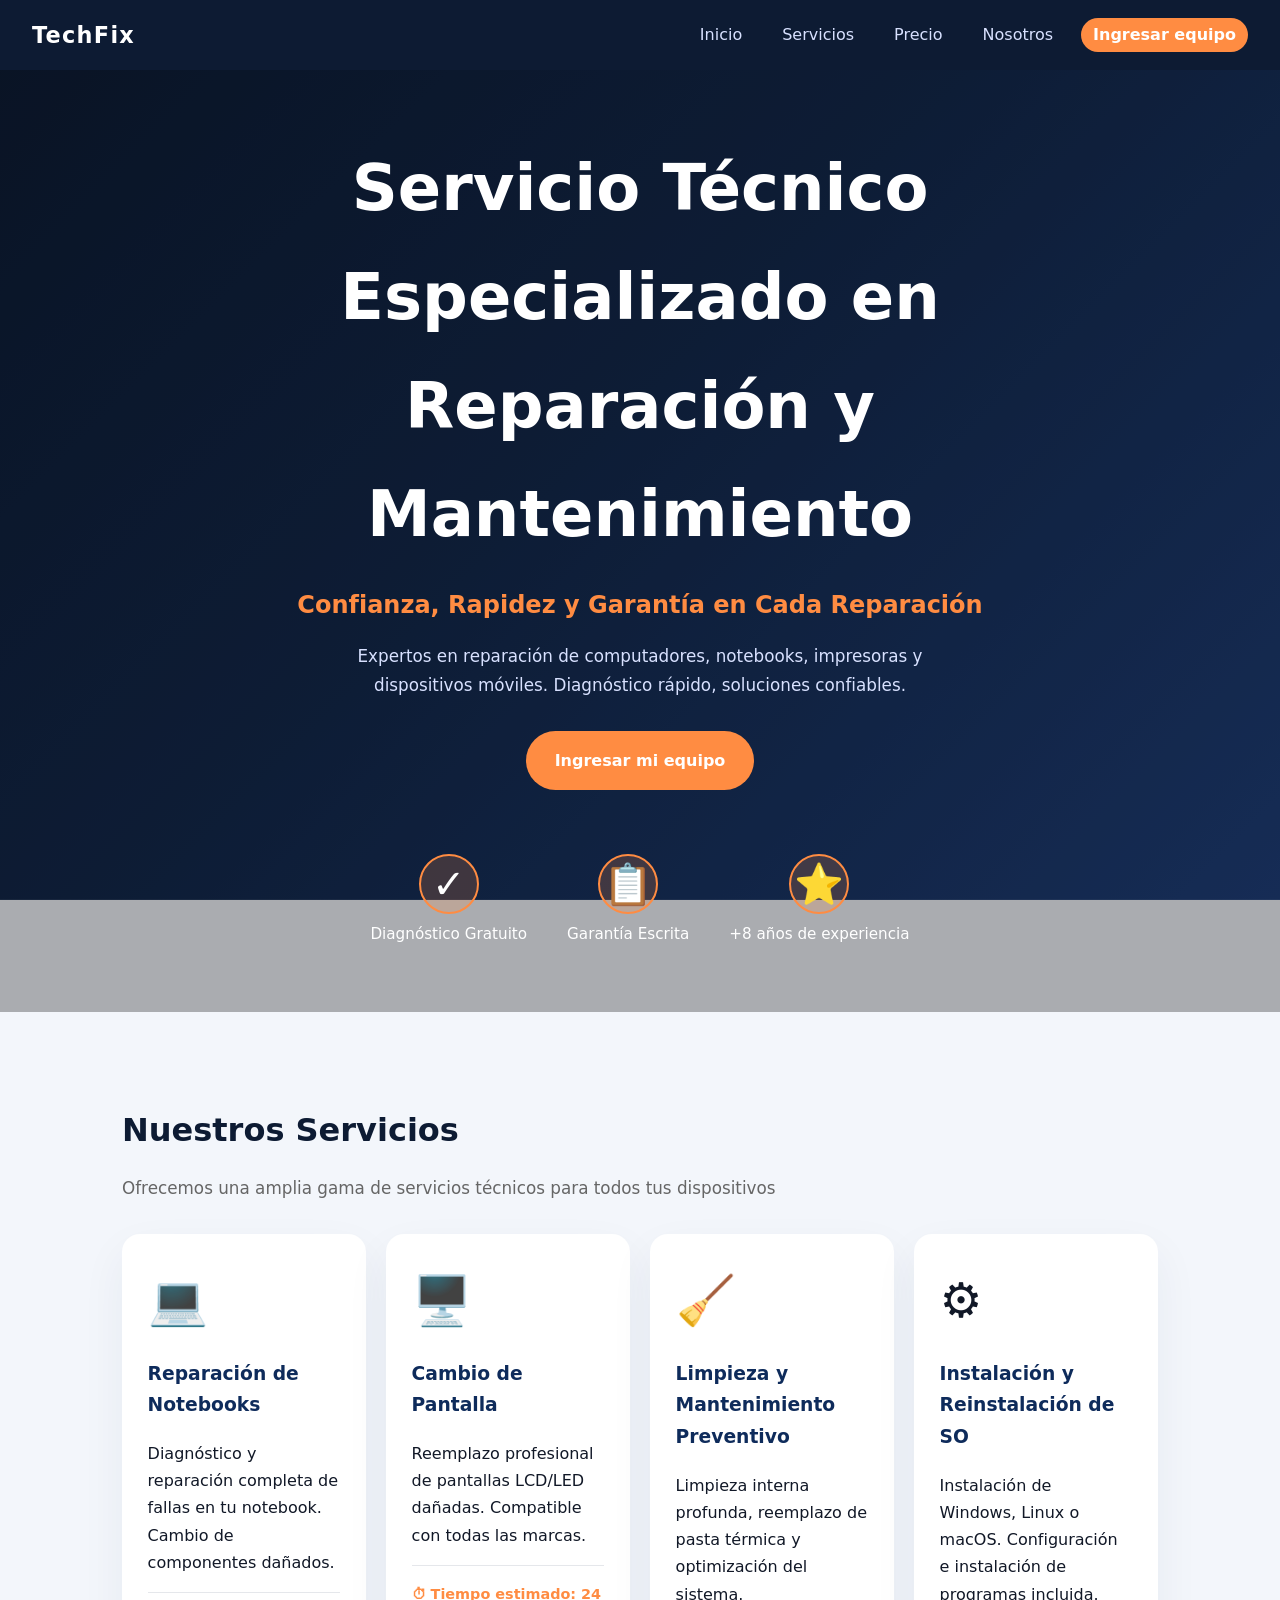
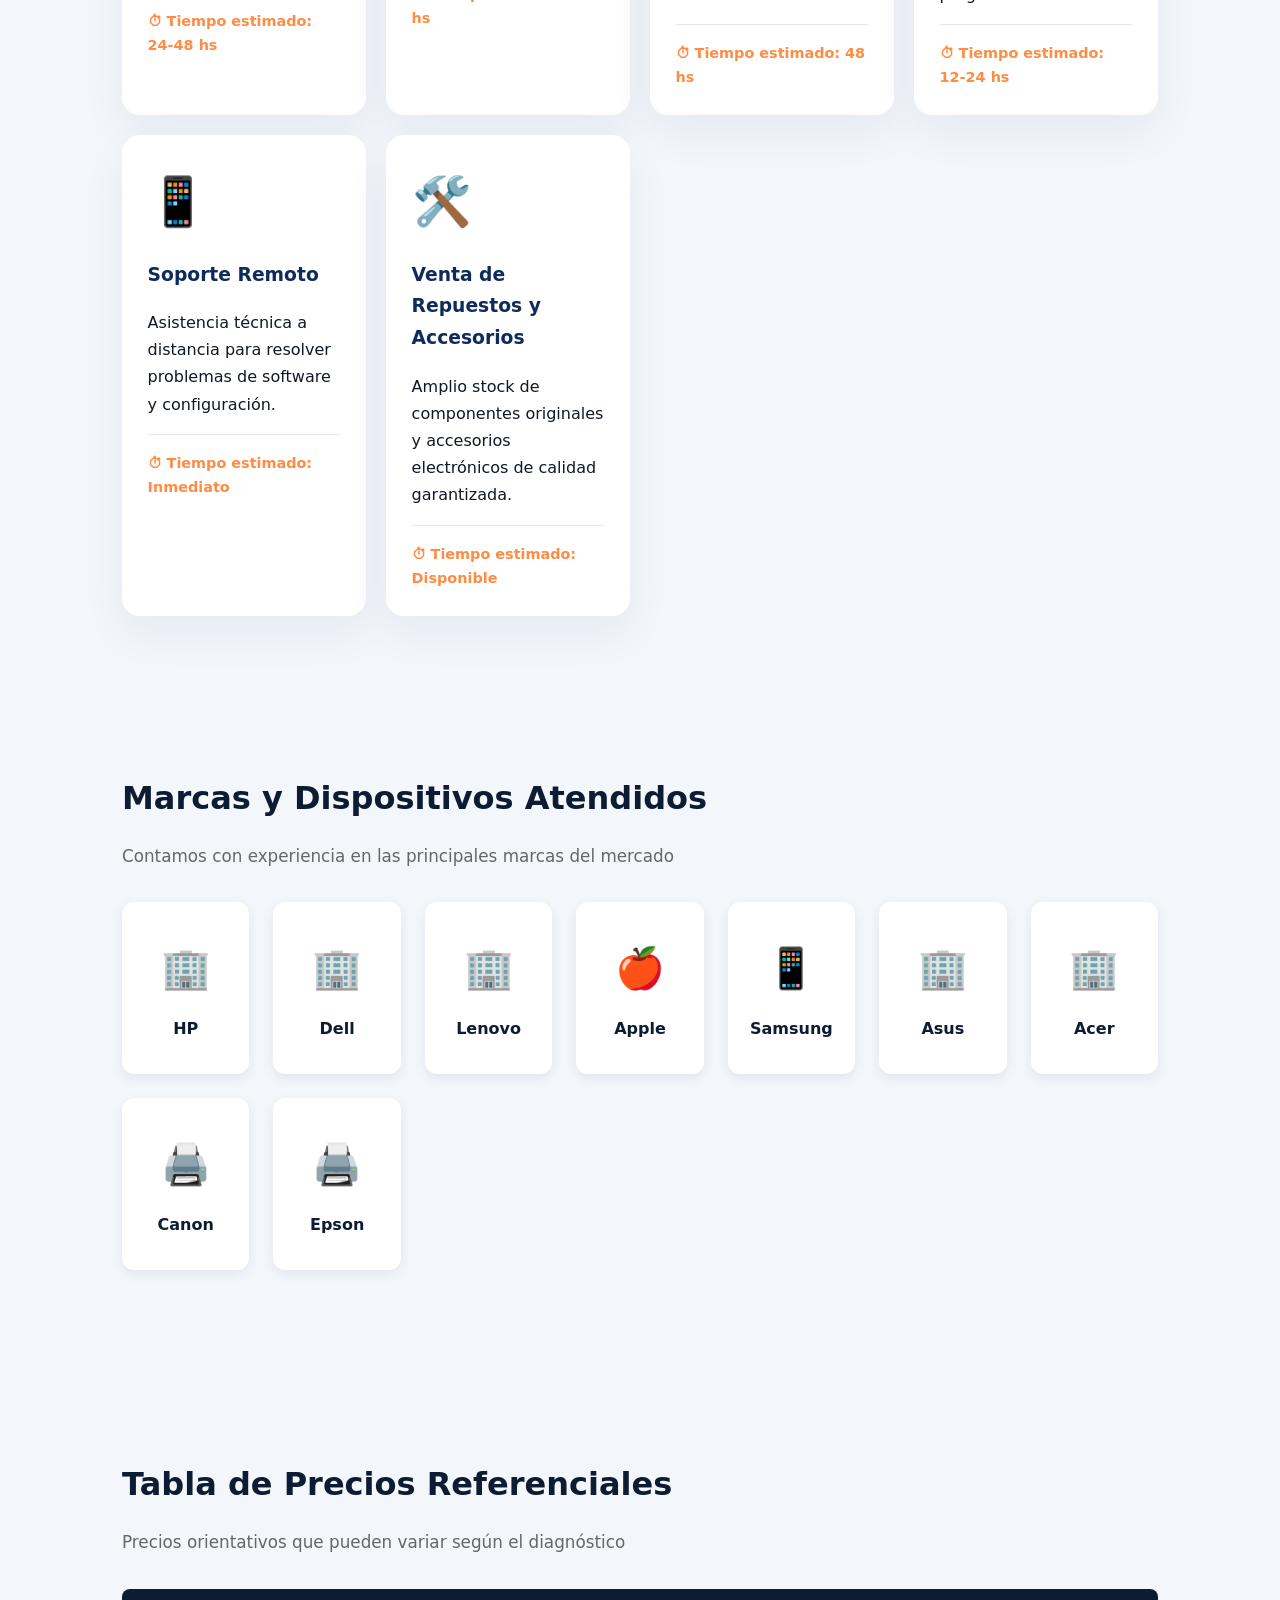
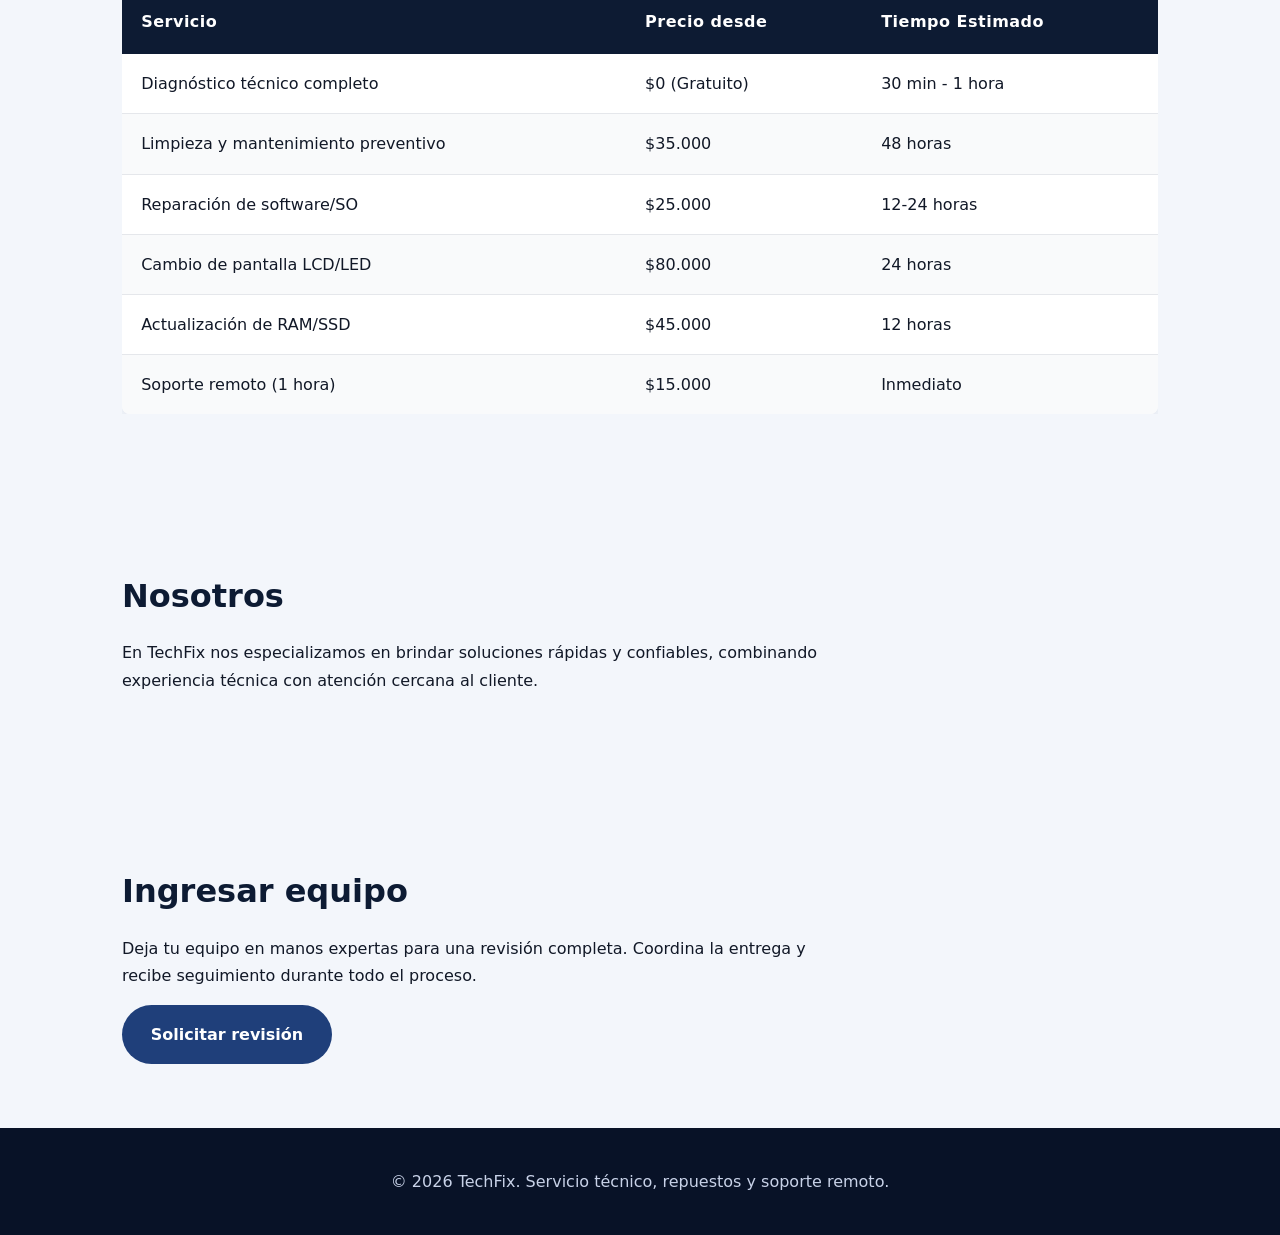
==== index.html @ 47675768 "first commit" ====
﻿<!DOCTYPE html>
<html lang="es">
<head>
  <meta charset="UTF-8">
  <meta name="viewport" content="width=device-width, initial-scale=1.0">
  <title>TechFix - Servicio técnico y repuestos</title>
  <link rel="stylesheet" href="style.css">
</head>
<body>
  <header class="site-header">
    <div class="logo">TechFix</div>
    <nav class="main-nav">
      <ul>
        <li><a href="#inicio">Inicio</a></li>
        <li><a href="#servicios">Servicios</a></li>
        <li><a href="#precio">Precio</a></li>
        <li><a href="#nosotros">Nosotros</a></li>
        <li><a href="#ingresar-equipo" class="cta">Ingresar equipo</a></li>
      </ul>
    </nav>
  </header>

  <main>
    <section id="inicio" class="hero">
      <div class="hero-overlay"></div>
      <div class="hero-content">
        <h1>Servicio Técnico Especializado en Reparación y Mantenimiento</h1>
        <p class="hero-slogan">Confianza, Rapidez y Garantía en Cada Reparación</p>
        <p class="hero-description">Expertos en reparación de computadores, notebooks, impresoras y dispositivos móviles. Diagnóstico rápido, soluciones confiables.</p>
        <a href="ingreso.html" class="button primary-btn">Ingresar mi equipo</a>
      </div>
      <div class="trust-indicators">
        <div class="indicator">
          <div class="indicator-icon">✓</div>
          <p>Diagnóstico Gratuito</p>
        </div>
        <div class="indicator">
          <div class="indicator-icon">📋</div>
          <p>Garantía Escrita</p>
        </div>
        <div class="indicator">
          <div class="indicator-icon">⭐</div>
          <p>+8 años de experiencia</p>
        </div>
      </div>
    </section>

    <section id="servicios" class="section servicios">
      <h2>Nuestros Servicios</h2>
      <p class="section-description">Ofrecemos una amplia gama de servicios técnicos para todos tus dispositivos</p>
      <div class="cards">
        <article class="card service-card">
          <div class="card-icon">💻</div>
          <h3>Reparación de Notebooks</h3>
          <p>Diagnóstico y reparación completa de fallas en tu notebook. Cambio de componentes dañados.</p>
          <span class="card-time">⏱ Tiempo estimado: 24-48 hs</span>
        </article>
        <article class="card service-card">
          <div class="card-icon">🖥️</div>
          <h3>Cambio de Pantalla</h3>
          <p>Reemplazo profesional de pantallas LCD/LED dañadas. Compatible con todas las marcas.</p>
          <span class="card-time">⏱ Tiempo estimado: 24 hs</span>
        </article>
        <article class="card service-card">
          <div class="card-icon">🧹</div>
          <h3>Limpieza y Mantenimiento Preventivo</h3>
          <p>Limpieza interna profunda, reemplazo de pasta térmica y optimización del sistema.</p>
          <span class="card-time">⏱ Tiempo estimado: 48 hs</span>
        </article>
        <article class="card service-card">
          <div class="card-icon">⚙️</div>
          <h3>Instalación y Reinstalación de SO</h3>
          <p>Instalación de Windows, Linux o macOS. Configuración e instalación de programas incluida.</p>
          <span class="card-time">⏱ Tiempo estimado: 12-24 hs</span>
        </article>
        <article class="card service-card">
          <div class="card-icon">📱</div>
          <h3>Soporte Remoto</h3>
          <p>Asistencia técnica a distancia para resolver problemas de software y configuración.</p>
          <span class="card-time">⏱ Tiempo estimado: Inmediato</span>
        </article>
        <article class="card service-card">
          <div class="card-icon">🛠️</div>
          <h3>Venta de Repuestos y Accesorios</h3>
          <p>Amplio stock de componentes originales y accesorios electrónicos de calidad garantizada.</p>
          <span class="card-time">⏱ Tiempo estimado: Disponible</span>
        </article>
      </div>
    </section>

    <section id="marcas" class="section marcas">
      <h2>Marcas y Dispositivos Atendidos</h2>
      <p class="section-description">Contamos con experiencia en las principales marcas del mercado</p>
      <div class="brands-grid">
        <div class="brand-item">
          <span class="brand-icon">🏢</span>
          <p>HP</p>
        </div>
        <div class="brand-item">
          <span class="brand-icon">🏢</span>
          <p>Dell</p>
        </div>
        <div class="brand-item">
          <span class="brand-icon">🏢</span>
          <p>Lenovo</p>
        </div>
        <div class="brand-item">
          <span class="brand-icon">🍎</span>
          <p>Apple</p>
        </div>
        <div class="brand-item">
          <span class="brand-icon">📱</span>
          <p>Samsung</p>
        </div>
        <div class="brand-item">
          <span class="brand-icon">🏢</span>
          <p>Asus</p>
        </div>
        <div class="brand-item">
          <span class="brand-icon">🏢</span>
          <p>Acer</p>
        </div>
        <div class="brand-item">
          <span class="brand-icon">🖨️</span>
          <p>Canon</p>
        </div>
        <div class="brand-item">
          <span class="brand-icon">🖨️</span>
          <p>Epson</p>
        </div>
      </div>
    </section>

    <section id="precio" class="section precios">
      <h2>Tabla de Precios Referenciales</h2>
      <p class="section-description">Precios orientativos que pueden variar según el diagnóstico</p>
      <div class="table-wrapper">
        <table class="price-table">
          <thead>
            <tr>
              <th>Servicio</th>
              <th>Precio desde</th>
              <th>Tiempo Estimado</th>
            </tr>
          </thead>
          <tbody>
            <tr>
              <td>Diagnóstico técnico completo</td>
              <td>$0 (Gratuito)</td>
              <td>30 min - 1 hora</td>
            </tr>
            <tr>
              <td>Limpieza y mantenimiento preventivo</td>
              <td>$35.000</td>
              <td>48 horas</td>
            </tr>
            <tr>
              <td>Reparación de software/SO</td>
              <td>$25.000</td>
              <td>12-24 horas</td>
            </tr>
            <tr>
              <td>Cambio de pantalla LCD/LED</td>
              <td>$80.000</td>
              <td>24 horas</td>
            </tr>
            <tr>
              <td>Actualización de RAM/SSD</td>
              <td>$45.000</td>
              <td>12 horas</td>
            </tr>
            <tr>
              <td>Soporte remoto (1 hora)</td>
              <td>$15.000</td>
              <td>Inmediato</td>
            </tr>
          </tbody>
        </table>
      </div>
    </section>

    <section id="nosotros" class="section nosotros">
      <h2>Nosotros</h2>
      <p>En TechFix nos especializamos en brindar soluciones rápidas y confiables, combinando experiencia técnica con atención cercana al cliente.</p>
    </section>

    <section id="ingresar-equipo" class="section ingresar">
      <h2>Ingresar equipo</h2>
      <p>Deja tu equipo en manos expertas para una revisión completa. Coordina la entrega y recibe seguimiento durante todo el proceso.</p>
      <a href="ingreso.html" class="button secondary">Solicitar revisión</a>
    </section>
  </main>

  <footer class="site-footer">
    <p>&copy; 2026 TechFix. Servicio técnico, repuestos y soporte remoto.</p>
  </footer>
</body>
</html>
---- style.css ----
﻿* {
  box-sizing: border-box;
}

body {
  margin: 0;
  font-family: Inter, system-ui, -apple-system, BlinkMacSystemFont, "Segoe UI", sans-serif;
  background: #f3f6fb;
  color: #111827;
  line-height: 1.7;
}

a {
  color: inherit;
  text-decoration: none;
}

.site-header {
  display: flex;
  justify-content: space-between;
  align-items: center;
  padding: 1rem 2rem;
  background: #0d1b33;
  color: #ffffff;
  position: sticky;
  top: 0;
  z-index: 1000;
}

.logo {
  font-size: 1.4rem;
  font-weight: 700;
  letter-spacing: 0.08rem;
}

.main-nav ul {
  display: flex;
  flex-wrap: wrap;
  gap: 1rem;
  margin: 0;
  padding: 0;
  list-style: none;
}

.main-nav a {
  color: #d8e1ff;
  padding: 0.45rem 0.75rem;
  border-radius: 999px;
  transition: background 0.2s ease, color 0.2s ease;
}

.main-nav a:hover,
.main-nav a:focus {
  background: rgba(221, 229, 255, 0.13);
  color: #ffffff;
}

.main-nav .cta {
  background: #ff8c42;
  color: #ffffff;
  font-weight: 600;
}

.hero {
  position: relative;
  min-height: 72vh;
  display: flex;
  flex-direction: column;
  align-items: center;
  justify-content: center;
  padding: 4rem 2rem;
  text-align: center;
  background: linear-gradient(135deg, #0d1b33 0%, #13294d 48%, #1f3f7a 100%);
  background-attachment: fixed;
  color: #ffffff;
  overflow: hidden;
}

.hero-overlay {
  position: absolute;
  top: 0;
  left: 0;
  right: 0;
  bottom: 0;
  background: rgba(0, 0, 0, 0.3);
  z-index: 1;
}

.hero-content {
  max-width: 720px;
  z-index: 2;
  position: relative;
}

.hero h1 {
  font-size: clamp(2.5rem, 5vw, 4rem);
  margin: 0 0 1rem;
  font-weight: 700;
}

.hero-slogan {
  font-size: 1.5rem;
  font-weight: 600;
  margin: 0 0 1rem;
  color: #ff8c42;
}

.hero-description {
  margin: 0 auto 2rem;
  max-width: 640px;
  color: #d8e1ff;
  font-size: 1.05rem;
}

.primary-btn {
  display: inline-block;
  background: #ff8c42;
  color: #ffffff;
  padding: 1rem 2rem;
  border-radius: 999px;
  font-weight: 600;
  transition: all 0.3s ease;
  margin-bottom: 2rem;
}

.primary-btn:hover {
  background: #ff9e5a;
  transform: translateY(-2px);
  box-shadow: 0 8px 16px rgba(255, 140, 66, 0.3);
}

.trust-indicators {
  display: flex;
  justify-content: center;
  gap: 2.5rem;
  flex-wrap: wrap;
  z-index: 2;
  position: relative;
  margin-top: 2rem;
}

.indicator {
  display: flex;
  flex-direction: column;
  align-items: center;
  gap: 0.5rem;
}

.indicator-icon {
  font-size: 2.5rem;
  background: rgba(255, 140, 66, 0.2);
  width: 60px;
  height: 60px;
  display: flex;
  align-items: center;
  justify-content: center;
  border-radius: 50%;
  border: 2px solid #ff8c42;
}

.indicator p {
  margin: 0;
  font-weight: 500;
  color: #ffffff;
  font-size: 0.95rem;
}

.button {
  display: inline-block;
  background: #ff8c42;
  color: #ffffff;
  padding: 1rem 1.8rem;
  border-radius: 999px;
  font-weight: 600;
  transition: background 0.25s ease;
}

.button:hover {
  background: #ff9e5a;
}

.section {
  padding: 4rem 2rem;
  max-width: 1100px;
  margin: 0 auto;
}

.section h2 {
  margin-bottom: 1rem;
  font-size: 2rem;
  color: #0d1b33;
}

.section-description {
  color: #666;
  margin-bottom: 2rem;
  font-size: 1.05rem;
}

.service-card {
  transition: transform 0.3s ease, box-shadow 0.3s ease;
}

.service-card:hover {
  transform: translateY(-8px);
  box-shadow: 0 25px 50px rgba(22, 43, 86, 0.1);
}

.card-icon {
  font-size: 3rem;
  margin-bottom: 1rem;
}

.card-time {
  display: block;
  margin-top: 1rem;
  padding-top: 1rem;
  border-top: 1px solid #e5e7eb;
  font-weight: 600;
  color: #ff8c42;
  font-size: 0.9rem;
}

.cards {
  display: grid;
  grid-template-columns: repeat(auto-fit, minmax(220px, 1fr));
  gap: 1.25rem;
}

.card {
  background: #ffffff;
  border-radius: 18px;
  padding: 1.6rem;
  box-shadow: 0 18px 45px rgba(22, 43, 86, 0.06);
}

.card h3 {
  margin-top: 0;
  color: #0e2b5b;
}

.precios p,
.nosotros p,
.ingresar p {
  max-width: 720px;
}

.brands-grid {
  display: grid;
  grid-template-columns: repeat(auto-fit, minmax(120px, 1fr));
  gap: 1.5rem;
  margin-bottom: 2rem;
}

.brand-item {
  display: flex;
  flex-direction: column;
  align-items: center;
  justify-content: center;
  background: #ffffff;
  padding: 2rem 1rem;
  border-radius: 12px;
  box-shadow: 0 4px 12px rgba(22, 43, 86, 0.08);
  transition: all 0.3s ease;
  cursor: pointer;
}

.brand-item:hover {
  box-shadow: 0 8px 24px rgba(22, 43, 86, 0.15);
  transform: translateY(-4px);
  background: linear-gradient(135deg, #f3f6fb 0%, #e8f0fb 100%);
}

.brand-icon {
  font-size: 2.5rem;
  margin-bottom: 0.8rem;
}

.brand-item p {
  margin: 0;
  font-weight: 600;
  color: #0d1b33;
  font-size: 1rem;
}

.table-wrapper {
  overflow-x: auto;
}

.price-table {
  width: 100%;
  border-collapse: collapse;
  background: #ffffff;
  border-radius: 8px;
  overflow: hidden;
  box-shadow: 0 4px 12px rgba(22, 43, 86, 0.08);
}

.price-table thead {
  background: #0d1b33;
  color: #ffffff;
}

.price-table th {
  padding: 1.2rem;
  text-align: left;
  font-weight: 600;
  letter-spacing: 0.5px;
}

.price-table td {
  padding: 1rem 1.2rem;
  border-bottom: 1px solid #e5e7eb;
}

.price-table tbody tr:nth-child(even) {
  background: #f9fafb;
}

.price-table tbody tr:last-child td {
  border-bottom: none;
}

.price-table tbody tr:hover {
  background: #f3f6fb;
}

.secondary {
  background: #1f3f7a;
}

.site-footer {
  padding: 1.5rem 2rem;
  text-align: center;
  background: #081227;
  color: #c8d2e8;
}

@media (max-width: 760px) {
  .site-header {
    flex-direction: column;
    align-items: stretch;
    gap: 0.75rem;
  }

  .hero {
    padding: 3rem 1.2rem;
    min-height: 60vh;
  }

  .trust-indicators {
    gap: 1.5rem;
  }

  .indicator-icon {
    width: 50px;
    height: 50px;
    font-size: 1.8rem;
  }

  .cards {
    grid-template-columns: 1fr;
  }

  .brands-grid {
    grid-template-columns: repeat(2, 1fr);
  }

  .price-table th,
  .price-table td {
    padding: 0.75rem;
    font-size: 0.9rem;
  }
}
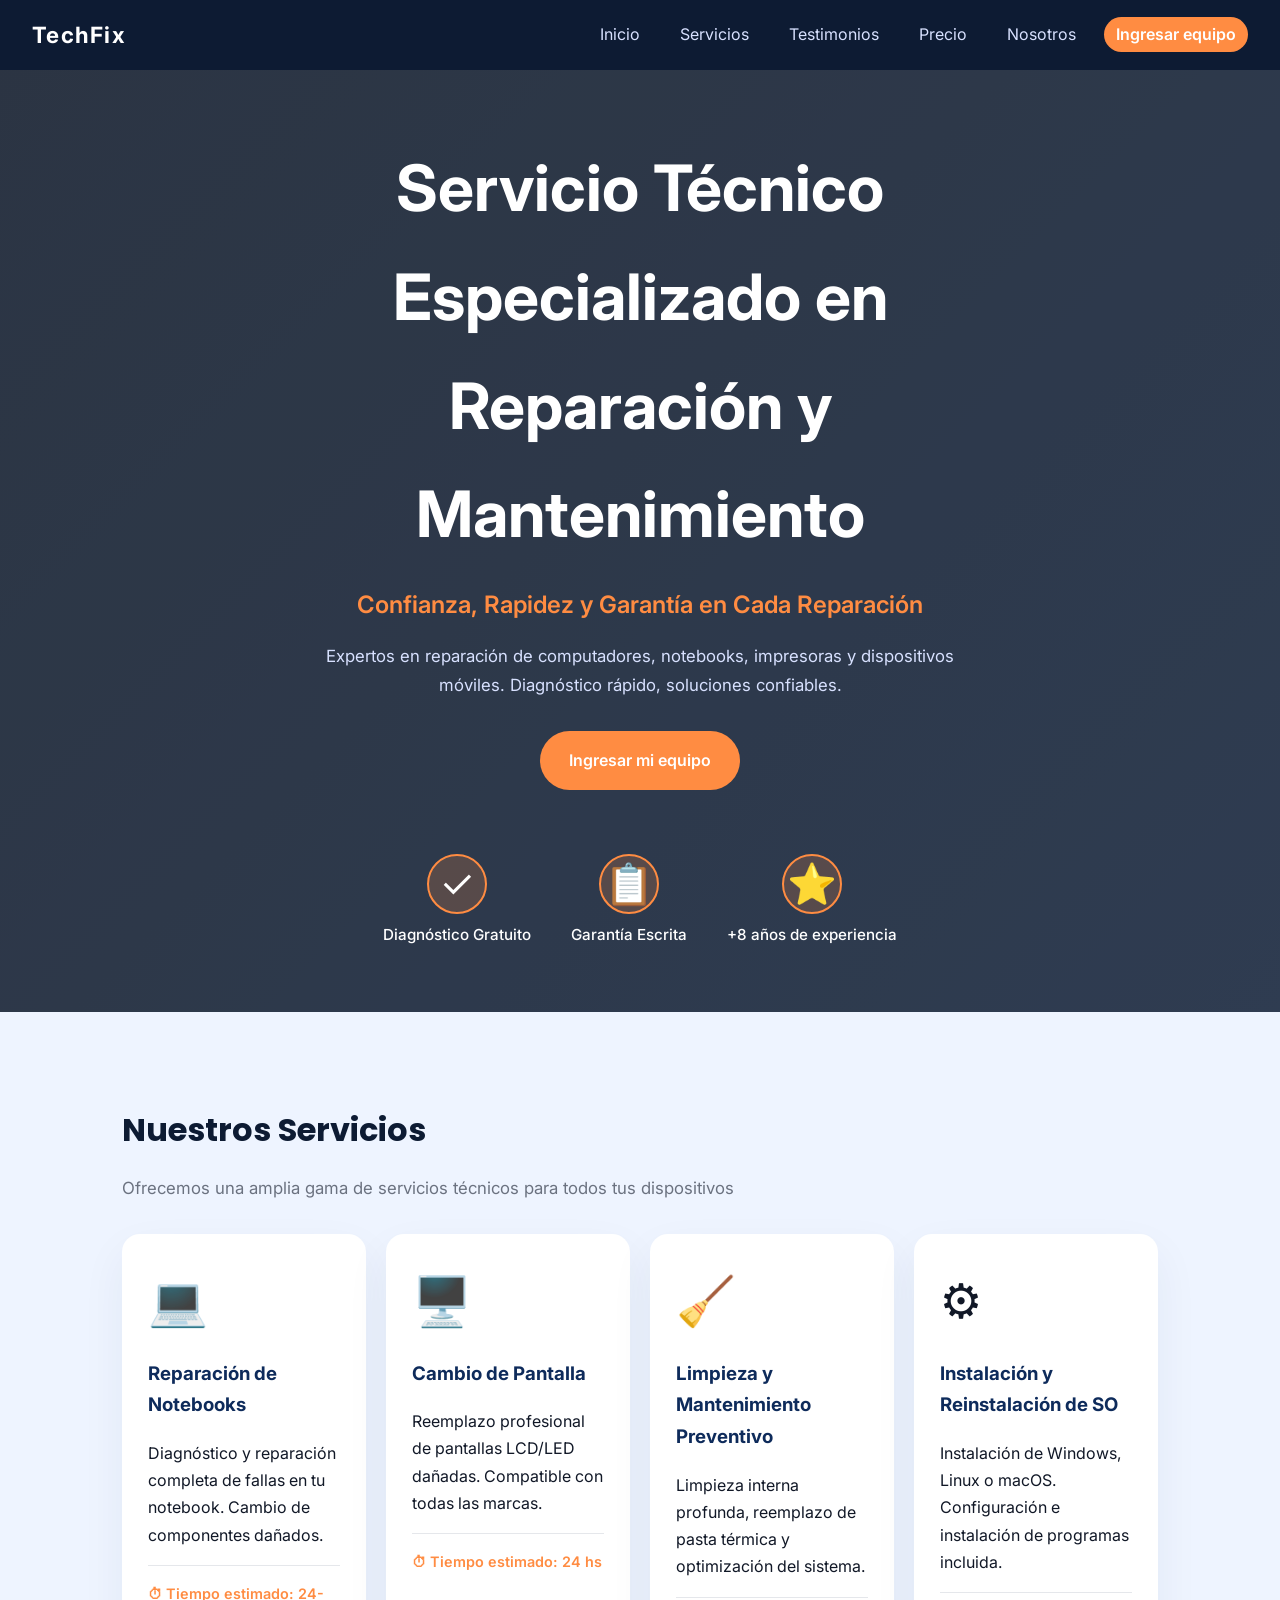
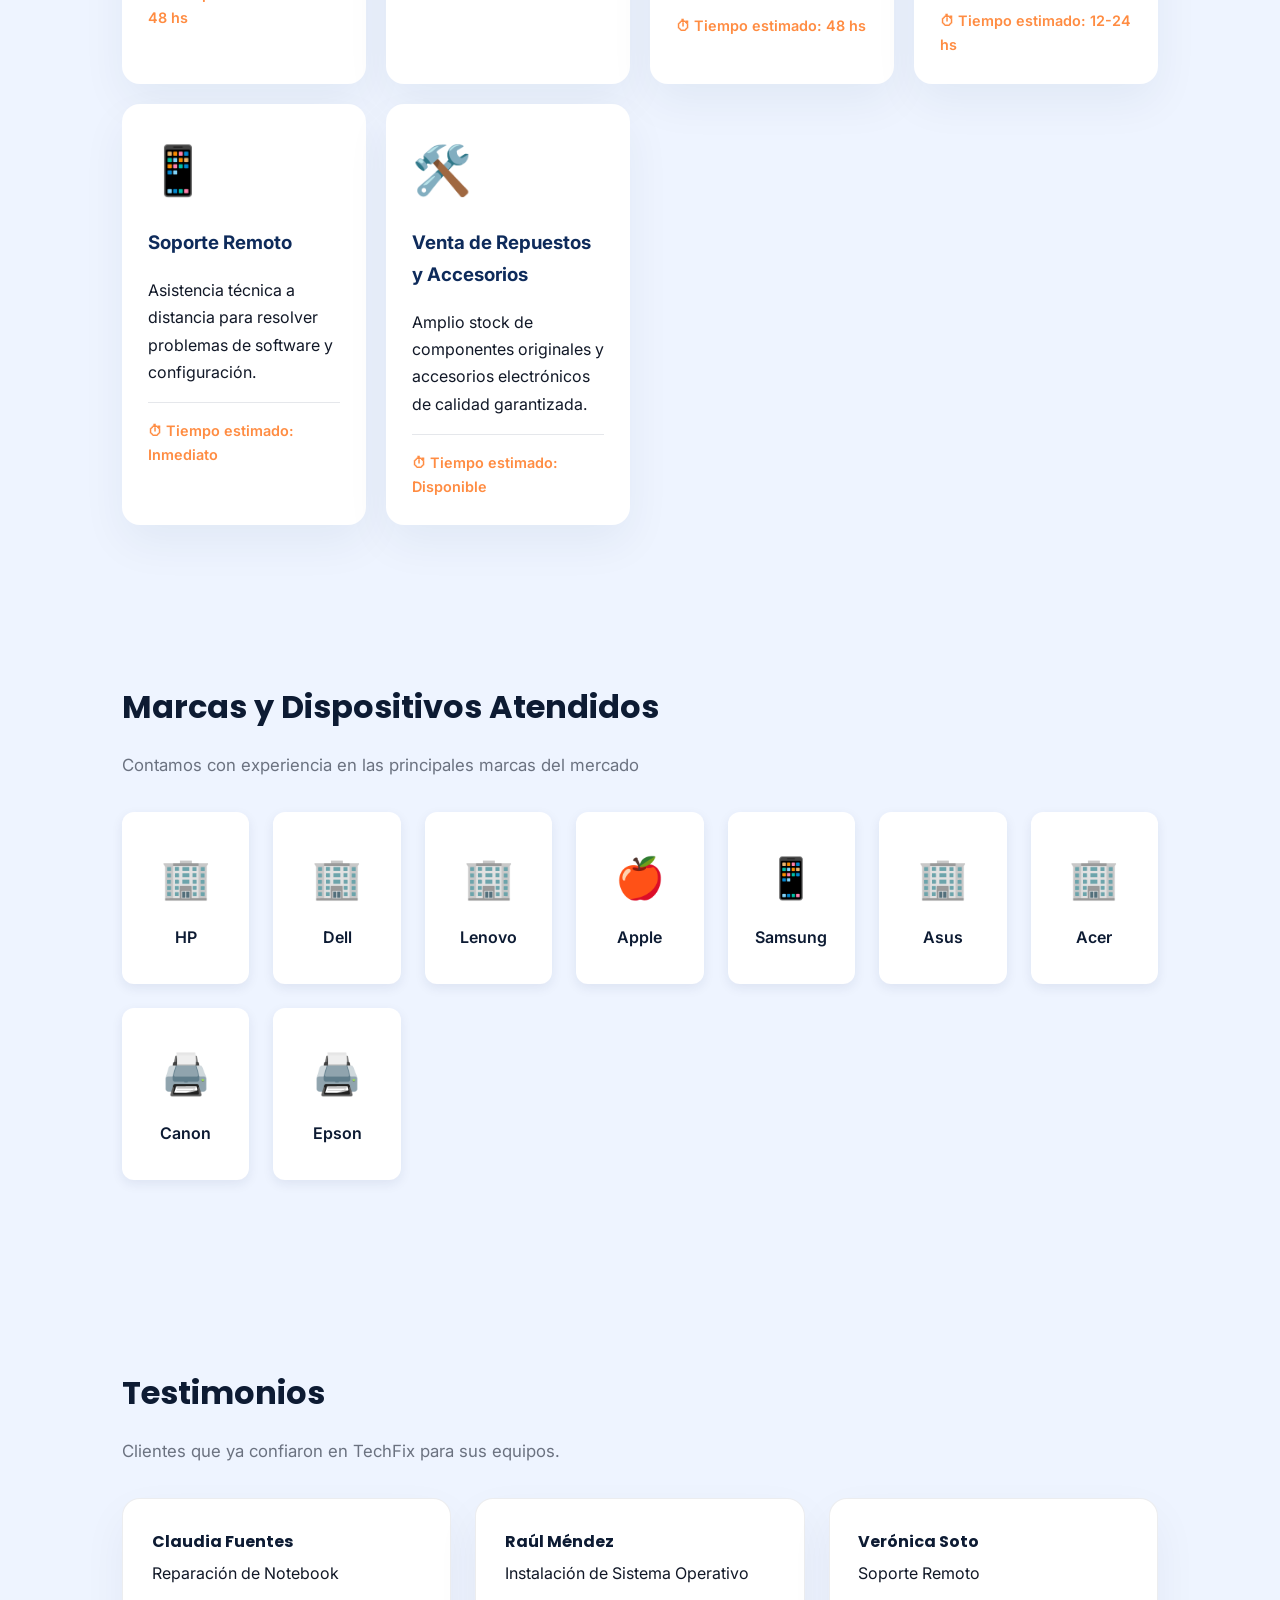
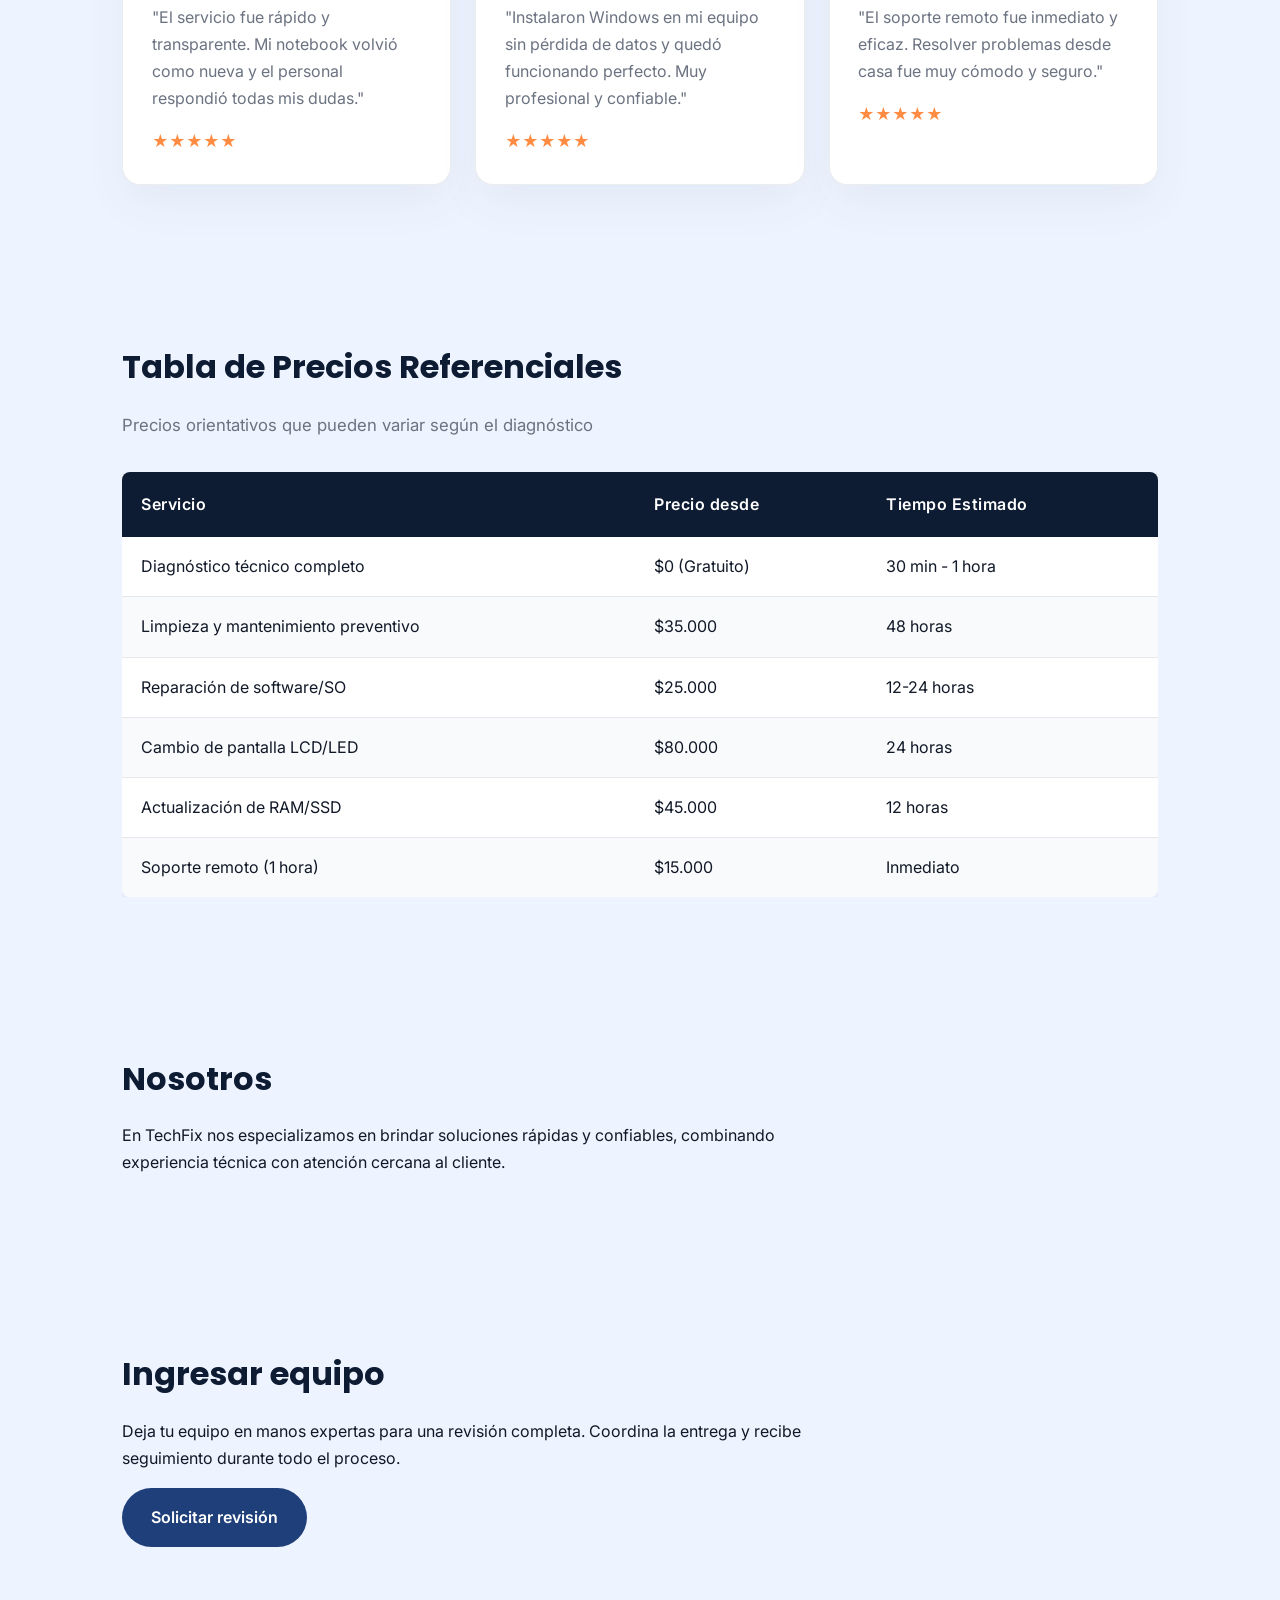
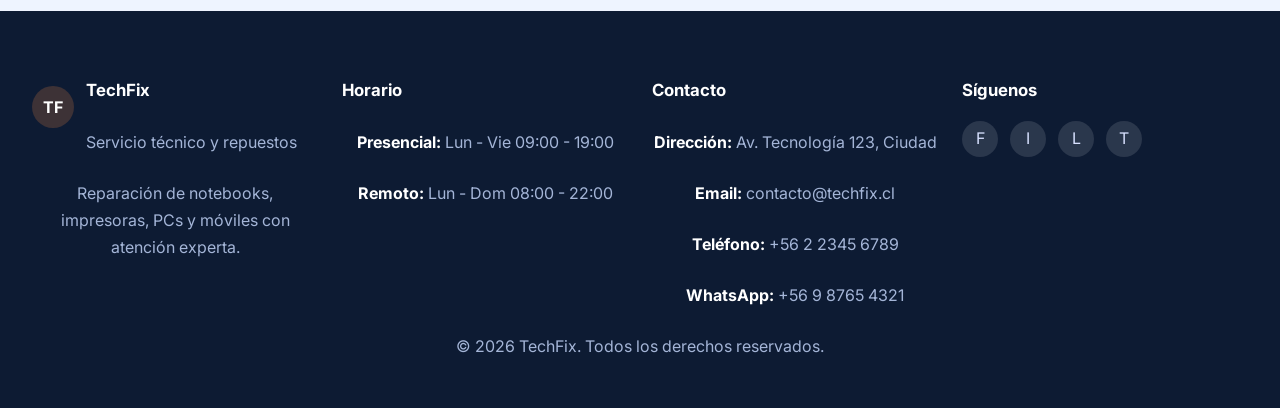
==== commit d3a77f06: "ETAPA1_COMMIT2: aplicación de requisitos previamente entregados" ====
--- a/index.html
+++ b/index.html
@@ -13,6 +13,7 @@
       <ul>
         <li><a href="#inicio">Inicio</a></li>
         <li><a href="#servicios">Servicios</a></li>
+        <li><a href="#testimonios">Testimonios</a></li>
         <li><a href="#precio">Precio</a></li>
         <li><a href="#nosotros">Nosotros</a></li>
         <li><a href="#ingresar-equipo" class="cta">Ingresar equipo</a></li>
@@ -131,6 +132,37 @@
       </div>
     </section>
 
+    <section id="testimonios" class="section testimonios">
+      <h2>Testimonios</h2>
+      <p class="section-description">Clientes que ya confiaron en TechFix para sus equipos.</p>
+      <div class="testimonial-grid">
+        <article class="testimonial-card">
+          <div class="testimonial-meta">
+            <strong>Claudia Fuentes</strong>
+            <span>Reparación de Notebook</span>
+          </div>
+          <p class="testimonial-comment">"El servicio fue rápido y transparente. Mi notebook volvió como nueva y el personal respondió todas mis dudas."</p>
+          <div class="testimonial-rating">★★★★★</div>
+        </article>
+        <article class="testimonial-card">
+          <div class="testimonial-meta">
+            <strong>Raúl Méndez</strong>
+            <span>Instalación de Sistema Operativo</span>
+          </div>
+          <p class="testimonial-comment">"Instalaron Windows en mi equipo sin pérdida de datos y quedó funcionando perfecto. Muy profesional y confiable."</p>
+          <div class="testimonial-rating">★★★★★</div>
+        </article>
+        <article class="testimonial-card">
+          <div class="testimonial-meta">
+            <strong>Verónica Soto</strong>
+            <span>Soporte Remoto</span>
+          </div>
+          <p class="testimonial-comment">"El soporte remoto fue inmediato y eficaz. Resolver problemas desde casa fue muy cómodo y seguro."</p>
+          <div class="testimonial-rating">★★★★★</div>
+        </article>
+      </div>
+    </section>
+
     <section id="precio" class="section precios">
       <h2>Tabla de Precios Referenciales</h2>
       <p class="section-description">Precios orientativos que pueden variar según el diagnóstico</p>
@@ -192,7 +224,43 @@
   </main>
 
   <footer class="site-footer">
-    <p>&copy; 2026 TechFix. Servicio técnico, repuestos y soporte remoto.</p>
+    <div class="footer-grid">
+      <div class="footer-col">
+        <div class="footer-logo">
+          <span>TF</span>
+          <div>
+            <h3>TechFix</h3>
+            <p>Servicio técnico y repuestos</p>
+          </div>
+        </div>
+        <p class="footer-item">Reparación de notebooks, impresoras, PCs y móviles con atención experta.</p>
+      </div>
+
+      <div class="footer-col">
+        <h3>Horario</h3>
+        <p class="footer-item"><strong>Presencial:</strong> Lun - Vie 09:00 - 19:00</p>
+        <p class="footer-item"><strong>Remoto:</strong> Lun - Dom 08:00 - 22:00</p>
+      </div>
+
+      <div class="footer-col">
+        <h3>Contacto</h3>
+        <p class="footer-item"><strong>Dirección:</strong> Av. Tecnología 123, Ciudad</p>
+        <p class="footer-item"><strong>Email:</strong> contacto@techfix.cl</p>
+        <p class="footer-item"><strong>Teléfono:</strong> +56 2 2345 6789</p>
+        <p class="footer-item"><strong>WhatsApp:</strong> +56 9 8765 4321</p>
+      </div>
+
+      <div class="footer-col">
+        <h3>Síguenos</h3>
+        <div class="social-links">
+          <a href="#" aria-label="Facebook">F</a>
+          <a href="#" aria-label="Instagram">I</a>
+          <a href="#" aria-label="LinkedIn">L</a>
+          <a href="#" aria-label="Twitter">T</a>
+        </div>
+      </div>
+    </div>
+    <p>&copy; 2026 TechFix. Todos los derechos reservados.</p>
   </footer>
 </body>
 </html>
--- a/style.css
+++ b/style.css
@@ -1,12 +1,28 @@
-﻿* {
+﻿@import url('https://fonts.googleapis.com/css2?family=Inter:wght@400;500;600;700&family=Poppins:wght@500;600;700&display=swap');
+
+:root {
+  --color-primary: #0d1b33;
+  --color-secondary: #0f4fd4;
+  --color-accent: #ff8c42;
+  --color-surface: #ffffff;
+  --color-surface-alt: #f8fbff;
+  --color-text: #111827;
+  --color-text-muted: #6b7280;
+  --color-border: #d1d5db;
+  --color-bg: #eef4ff;
+  --font-heading: 'Poppins', sans-serif;
+  --font-body: 'Inter', system-ui, -apple-system, BlinkMacSystemFont, 'Segoe UI', sans-serif;
+}
+
+* {
   box-sizing: border-box;
 }
 
 body {
   margin: 0;
-  font-family: Inter, system-ui, -apple-system, BlinkMacSystemFont, "Segoe UI", sans-serif;
-  background: #f3f6fb;
-  color: #111827;
+  font-family: var(--font-body);
+  background: var(--color-bg);
+  color: var(--color-text);
   line-height: 1.7;
 }
 
@@ -20,7 +36,7 @@
   justify-content: space-between;
   align-items: center;
   padding: 1rem 2rem;
-  background: #0d1b33;
+  background: var(--color-primary);
   color: #ffffff;
   position: sticky;
   top: 0;
@@ -56,7 +72,7 @@
 }
 
 .main-nav .cta {
-  background: #ff8c42;
+  background: var(--color-accent);
   color: #ffffff;
   font-weight: 600;
 }
@@ -70,8 +86,9 @@
   justify-content: center;
   padding: 4rem 2rem;
   text-align: center;
-  background: linear-gradient(135deg, #0d1b33 0%, #13294d 48%, #1f3f7a 100%);
-  background-attachment: fixed;
+  background-image: linear-gradient(135deg, rgba(13, 27, 51, 0.78), rgba(19, 41, 77, 0.78)), url('https://images.unsplash.com/photo-1518770660439-4636190af475?auto=format&fit=crop&w=1400&q=80');
+  background-size: cover;
+  background-position: center;
   color: #ffffff;
   overflow: hidden;
 }
@@ -188,11 +205,12 @@
 .section h2 {
   margin-bottom: 1rem;
   font-size: 2rem;
-  color: #0d1b33;
+  color: var(--color-primary);
+  font-family: var(--font-heading);
 }
 
 .section-description {
-  color: #666;
+  color: var(--color-text-muted);
   margin-bottom: 2rem;
   font-size: 1.05rem;
 }
@@ -228,10 +246,16 @@
 }
 
 .card {
-  background: #ffffff;
+  background: var(--color-surface);
   border-radius: 18px;
   padding: 1.6rem;
   box-shadow: 0 18px 45px rgba(22, 43, 86, 0.06);
+  transition: transform 0.3s ease, box-shadow 0.3s ease;
+}
+
+.card:hover {
+  transform: translateY(-6px);
+  box-shadow: 0 28px 55px rgba(22, 43, 86, 0.14);
 }
 
 .card h3 {
@@ -271,6 +295,132 @@
   background: linear-gradient(135deg, #f3f6fb 0%, #e8f0fb 100%);
 }
 
+.testimonial-grid {
+  display: grid;
+  grid-template-columns: repeat(auto-fit, minmax(260px, 1fr));
+  gap: 1.5rem;
+}
+
+.testimonial-card {
+  background: var(--color-surface);
+  padding: 1.8rem;
+  border-radius: 18px;
+  border: 1px solid rgba(13, 27, 51, 0.08);
+  box-shadow: 0 18px 45px rgba(22, 43, 86, 0.05);
+  transition: transform 0.3s ease, box-shadow 0.3s ease;
+}
+
+.testimonial-card:hover {
+  transform: translateY(-5px);
+  box-shadow: 0 25px 55px rgba(22, 43, 86, 0.12);
+}
+
+.testimonial-meta {
+  display: flex;
+  flex-direction: column;
+  gap: 0.35rem;
+  margin-bottom: 1rem;
+}
+
+.testimonial-meta strong {
+  display: block;
+  font-family: var(--font-heading);
+  color: var(--color-primary);
+}
+
+.testimonial-comment {
+  color: var(--color-text-muted);
+  margin-bottom: 1rem;
+}
+
+.testimonial-rating {
+  display: flex;
+  gap: 0.25rem;
+  color: var(--color-accent);
+}
+
+.footer-grid {
+  display: grid;
+  grid-template-columns: repeat(4, minmax(180px, 1fr));
+  gap: 1.5rem;
+  align-items: flex-start;
+}
+
+.footer-col {
+  color: #ffffff;
+}
+
+.footer-logo {
+  display: flex;
+  align-items: center;
+  gap: 0.75rem;
+  margin-bottom: 1rem;
+}
+
+.footer-logo span {
+  display: inline-flex;
+  align-items: center;
+  justify-content: center;
+  width: 42px;
+  height: 42px;
+  border-radius: 50%;
+  background: rgba(255, 140, 66, 0.2);
+  color: #ffffff;
+  font-weight: 700;
+}
+
+.footer-col h3 {
+  margin-bottom: 1rem;
+  font-size: 1.05rem;
+}
+
+.footer-item,
+.footer-link,
+.social-links a {
+  display: block;
+  color: #d8e1ff;
+  margin-bottom: 0.65rem;
+  text-decoration: none;
+}
+
+.footer-item strong {
+  color: #ffffff;
+}
+
+.social-links {
+  display: flex;
+  gap: 0.75rem;
+  flex-wrap: wrap;
+}
+
+.social-links a {
+  width: 36px;
+  height: 36px;
+  display: inline-flex;
+  align-items: center;
+  justify-content: center;
+  border-radius: 50%;
+  background: rgba(255, 255, 255, 0.12);
+}
+
+.site-footer {
+  padding: 3rem 2rem;
+  background: var(--color-primary);
+  color: #d8e1ff;
+}
+
+.site-footer p {
+  margin: 1.5rem 0 0;
+  color: #a4b5d7;
+  text-align: center;
+}
+
+.section {
+  padding: 4rem 2rem;
+  max-width: 1100px;
+  margin: 0 auto;
+}
+
 .brand-icon {
   font-size: 2.5rem;
   margin-bottom: 0.8rem;
@@ -329,11 +479,10 @@
   background: #1f3f7a;
 }
 
-.site-footer {
-  padding: 1.5rem 2rem;
-  text-align: center;
-  background: #081227;
-  color: #c8d2e8;
+@media (max-width: 980px) {
+  .footer-grid {
+    grid-template-columns: repeat(2, minmax(180px, 1fr));
+  }
 }
 
 @media (max-width: 760px) {
@@ -358,12 +507,17 @@
     font-size: 1.8rem;
   }
 
-  .cards {
+  .cards,
+  .testimonial-grid {
     grid-template-columns: 1fr;
   }
 
   .brands-grid {
     grid-template-columns: repeat(2, 1fr);
+  }
+
+  .footer-grid {
+    grid-template-columns: 1fr;
   }
 
   .price-table th,
